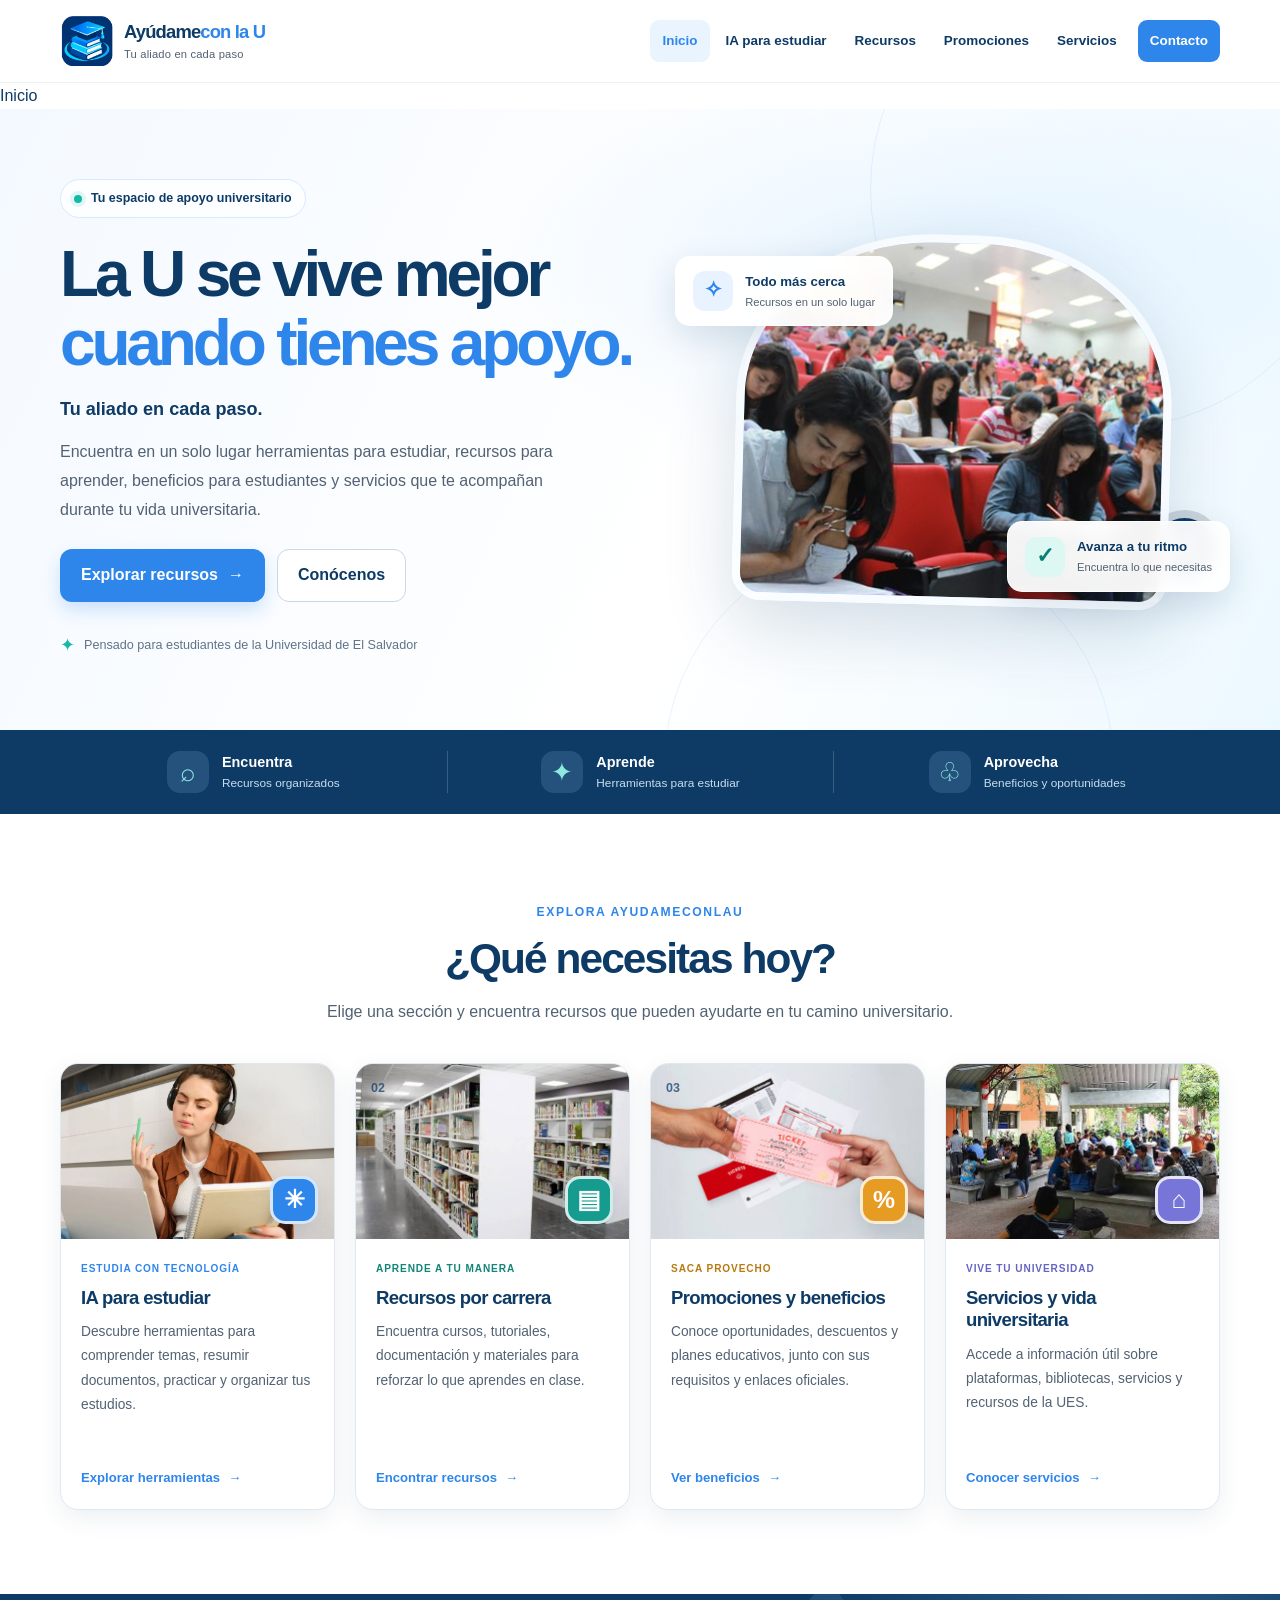
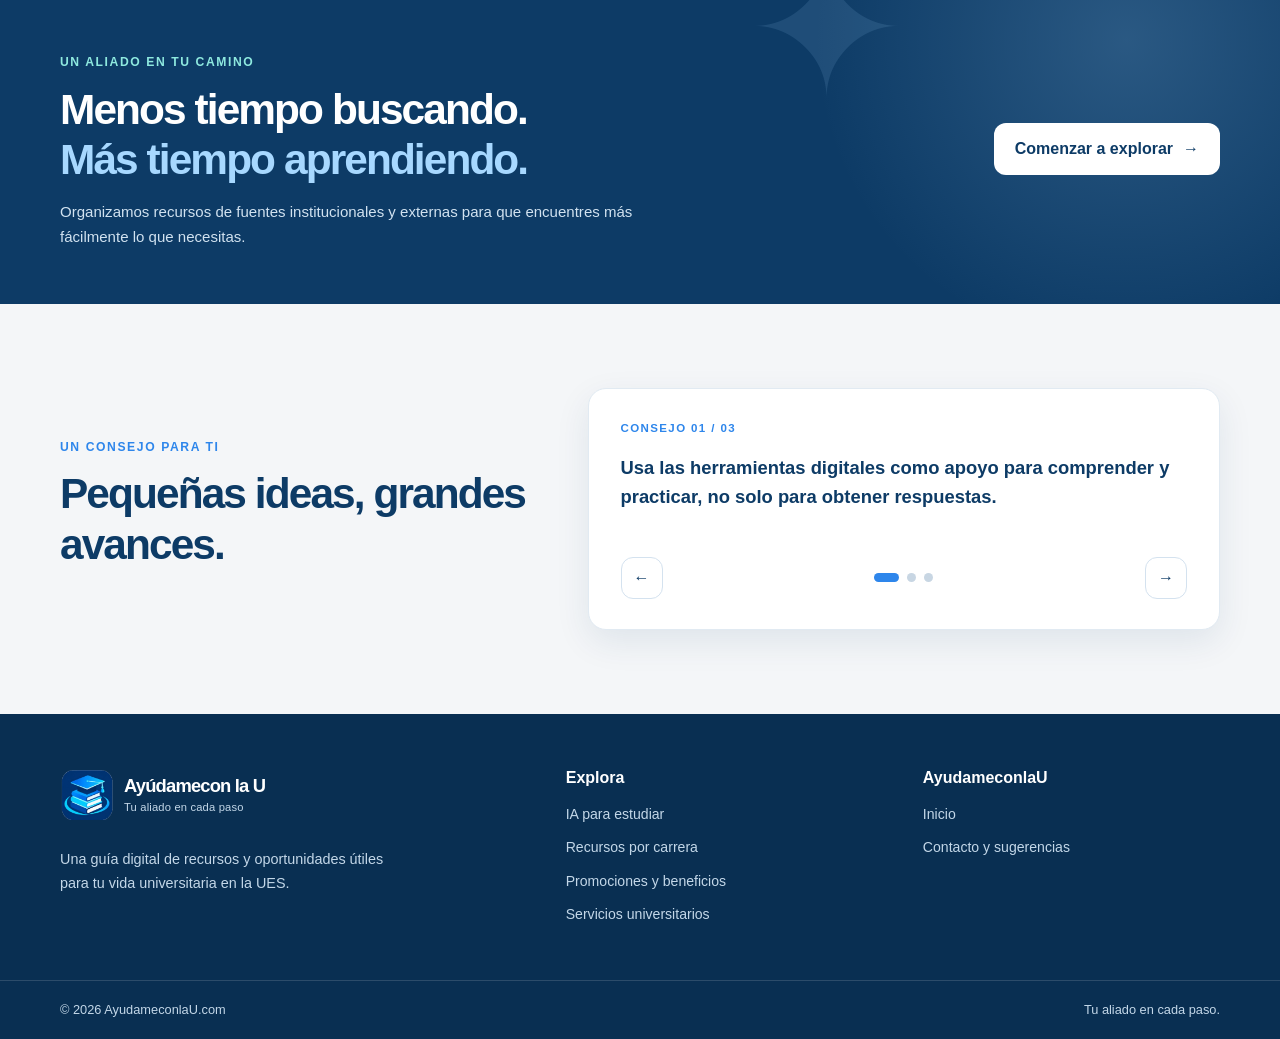
==== HTML/index.html @ 79718613 "aplicación de las SEO" ====
<!DOCTYPE html>
<html lang="es">
<head>
  <meta charset="UTF-8">
  <meta name="viewport" content="width=device-width, initial-scale=1.0">
  <title>TPI115 - 2026 - AyudameconlaU.com | Recursos UES</title>
  <meta name="description" content="Guía digital para estudiantes de la UES con herramientas de inteligencia artificial, recursos por carrera, beneficios y servicios para la vida universitaria.">
  <meta name="keywords" content="recursos para estudiantes UES, recursos académicos UES, herramientas para estudiantes UES, herramientas digitales, AyudameconlaU.com">
  <meta name="author" content="AyudameconlaU.com">
  <meta name="robots" content="index, follow, max-image-preview:large">
  <meta name="theme-color" content="#0D3B66">
  <link rel="canonical" href="https://dmurgas.github.io/ayudameconlaU.com/HTML/index.html">
  <link rel="icon" type="image/png" sizes="512x512" href="../img/favicon.png">
  <link rel="apple-touch-icon" sizes="180x180" href="../img/apple-touch-icon.png">

  <!-- Open Graph: vista previa al compartir -->
  <meta property="og:type" content="website">
  <meta property="og:site_name" content="AyudameconlaU.com">
  <meta property="og:title" content="AyudameconlaU.com | Tu aliado en cada paso">
  <meta property="og:description" content="Encuentra herramientas de IA, recursos por carrera, beneficios y servicios útiles para tu vida universitaria.">
  <meta property="og:url" content="https://dmurgas.github.io/ayudameconlaU.com/HTML/index.html">
  <meta property="og:locale" content="es_SV">
  <meta property="og:image" content="https://dmurgas.github.io/ayudameconlaU.com/img/og-ayudameconlau.jpg">
  <meta property="og:image:secure_url" content="https://dmurgas.github.io/ayudameconlaU.com/img/og-ayudameconlau.jpg">
  <meta property="og:image:type" content="image/jpeg">
  <meta property="og:image:width" content="1200">
  <meta property="og:image:height" content="630">
  <meta property="og:image:alt" content="AyudameconlaU.com: tu aliado en cada paso para estudiantes UES">

  <!-- X/Twitter Cards: vista previa grande -->
  <meta name="twitter:card" content="summary_large_image">
  <meta name="twitter:title" content="AyudameconlaU.com | Tu aliado en cada paso">
  <meta name="twitter:description" content="Encuentra herramientas de IA, recursos por carrera, beneficios y servicios útiles para tu vida universitaria.">
  <meta name="twitter:image" content="https://dmurgas.github.io/ayudameconlaU.com/img/og-ayudameconlau.jpg">
  <meta name="twitter:image:alt" content="AyudameconlaU.com: tu aliado en cada paso para estudiantes UES">

  <!-- Datos estructurados JSON-LD -->
  <script type="application/ld+json">
{
  "@context": "https://schema.org",
  "@graph": [
    {
      "@type": "WebSite",
      "@id": "https://dmurgas.github.io/ayudameconlaU.com/HTML/index.html#website",
      "url": "https://dmurgas.github.io/ayudameconlaU.com/HTML/index.html",
      "name": "AyudameconlaU.com",
      "alternateName": "Ayudame con la U",
      "description": "Guía digital de recursos, herramientas, beneficios y servicios útiles para estudiantes de la Universidad de El Salvador.",
      "inLanguage": "es-SV"
    },
    {
      "@type": "WebPage",
      "@id": "https://dmurgas.github.io/ayudameconlaU.com/HTML/index.html#webpage",
      "url": "https://dmurgas.github.io/ayudameconlaU.com/HTML/index.html",
      "name": "AyudameconlaU.com | Tu aliado en cada paso",
      "headline": "AyudameconlaU.com | Tu aliado en cada paso",
      "description": "Guía digital para estudiantes de la UES con herramientas de inteligencia artificial, recursos por carrera, beneficios y servicios para la vida universitaria.",
      "inLanguage": "es-SV",
      "isPartOf": {
        "@id": "https://dmurgas.github.io/ayudameconlaU.com/HTML/index.html#website"
      },
      "about": {
        "@type": "Thing",
        "name": "recursos y herramientas para estudiantes de la Universidad de El Salvador"
      },
      "primaryImageOfPage": {
        "@type": "ImageObject",
        "url": "https://dmurgas.github.io/ayudameconlaU.com/img/og-ayudameconlau.jpg",
        "width": 1200,
        "height": 630
      }
    }
  ]
}
  </script>

<link rel="stylesheet" href="../CSS/general.css">
<link rel="stylesheet" href="../CSS/principal.css">
</head>
<body>
  <a class="salto-contenido" href="#contenido">Saltar al contenido</a>
 <header class="encabezado">
    <div class="contenedor encabezado__interior">
      <a class="marca" href="index.html" aria-label="AyudameconlaU.com, inicio">
        <img class="marca__logo" src="../img/favicon.png" alt="Logo de AyudameconlaU.com" onerror="this.style.display='none'">
        <span class="marca__texto"><strong>Ayúdame<span>con la U</span></strong><small>Tu aliado en cada paso</small></span>
      </a>
      <button class="menu-alternar" type="button" aria-label="Abrir o cerrar menú" aria-expanded="false" aria-controls="navegacion-principal">
        <span></span><span></span><span></span>
      </button>
      <nav class="navegacion" id="navegacion-principal" aria-label="Navegación principal">
        <a class="navegacion__enlace navegacion__enlace--activo" href="index.html" aria-current="page">Inicio</a>
        <a class="navegacion__enlace" href="ia.html">IA para estudiar</a>
        <a class="navegacion__enlace" href="recursos.html">Recursos</a>
        <a class="navegacion__enlace" href="beneficios.html">Promociones</a>
        <a class="navegacion__enlace" href="servicios.html">Servicios</a>
        <a class="navegacion__enlace navegacion__enlace--contacto" href="contacto.html">Contacto</a>
      </nav>
    </div>
  </header>
  <nav class="migas" aria-label="Ruta de navegación">
    <span aria-current="page">Inicio</span>
  </nav>


  <main id="contenido">
    <section class="hero">
      <div class="hero__decoracion hero__decoracion--una" aria-hidden="true"></div>
      <div class="hero__decoracion hero__decoracion--dos" aria-hidden="true"></div>
      <div class="contenedor hero__interior">
        <div class="hero__contenido">
          <span class="etiqueta-superior"><span class="etiqueta-superior__punto"></span> Tu espacio de apoyo universitario</span>
          <h1>La U se vive mejor <span>cuando tienes apoyo.</span></h1>
          <p class="hero__eslogan">Tu aliado en cada paso.</p>
          <p class="hero__descripcion">Encuentra en un solo lugar herramientas para estudiar, recursos para aprender, beneficios para estudiantes y servicios que te acompañan durante tu vida universitaria.</p>
          <div class="hero__acciones">
            <a class="boton boton--principal" href="#secciones">Explorar recursos <span aria-hidden="true">→</span></a>
            <a class="boton boton--secundario" href="contacto.html">Conócenos</a>
          </div>
          <div class="hero__nota"><span class="hero__nota-icono" aria-hidden="true">✦</span>Pensado para estudiantes de la Universidad de El Salvador</div>
        </div>
        <div class="hero__visual">
          <div class="hero__marco-imagen">
            <img src="../img/estudiantes-ues.jpg" alt="Estudiantes universitarios utilizando recursos digitales" onerror="this.style.display='none'; this.parentElement.classList.add('hero__marco-imagen--sin-foto')">
            <div class="hero__marco-fallback" aria-hidden="true"><span class="hero__libro">▤</span><span class="hero__birrete">◆</span><strong>Aprende. Explora.<br>Avanza.</strong><small>Tu vida universitaria, más fácil.</small></div>
          </div>
          <div class="hero__flotante hero__flotante--arriba"><span class="hero__flotante-icono">✧</span><span><strong>Todo más cerca</strong><small>Recursos en un solo lugar</small></span></div>
          <div class="hero__flotante hero__flotante--abajo"><span class="hero__flotante-check">✓</span><span><strong>Avanza a tu ritmo</strong><small>Encuentra lo que necesitas</small></span></div>
          <div class="hero__circulo" aria-hidden="true">U</div>
        </div>
      </div>
    </section>

    <section class="franja-info" aria-label="Ventajas del sitio">
      <div class="contenedor franja-info__interior">
        <div class="franja-info__item"><span aria-hidden="true">⌕</span><p><strong>Encuentra</strong><small>Recursos organizados</small></p></div>
        <div class="franja-info__item"><span aria-hidden="true">✦</span><p><strong>Aprende</strong><small>Herramientas para estudiar</small></p></div>
        <div class="franja-info__item"><span aria-hidden="true">♧</span><p><strong>Aprovecha</strong><small>Beneficios y oportunidades</small></p></div>
      </div>
    </section>

    <section class="secciones seccion" id="secciones">
      <div class="contenedor">
        <div class="encabezado-seccion">
          <span class="ceja">EXPLORA AYUDAMECONLAU</span>
          <h2>¿Qué necesitas hoy?</h2>
          <p>Elige una sección y encuentra recursos que pueden ayudarte en tu camino universitario.</p>
        </div>
        <div class="tarjetas">
          <article class="tarjeta tarjeta--ia">
            <a class="tarjeta__imagen" href="ia.html" aria-label="Explorar inteligencia artificial para estudiar">
              <img src="../img/ia-estudio.jpg" alt="Ilustración de inteligencia artificial aplicada al estudio" onerror="this.style.display='none'; this.parentElement.classList.add('tarjeta__imagen--sin-foto')">
              <span class="tarjeta__icono tarjeta__icono--ia" aria-hidden="true">✳</span><span class="tarjeta__numero">01</span>
            </a>
            <div class="tarjeta__cuerpo"><span class="tarjeta__categoria">ESTUDIA CON TECNOLOGÍA</span><h3>IA para estudiar</h3><p>Descubre herramientas para comprender temas, resumir documentos, practicar y organizar tus estudios.</p><a class="tarjeta__enlace" href="ia.html">Explorar herramientas <span aria-hidden="true">→</span></a></div>
          </article>
          <article class="tarjeta tarjeta--recursos">
            <a class="tarjeta__imagen" href="recursos.html" aria-label="Explorar recursos para aprender por carrera">
              <img src="../img/recursos-aprendizaje.jpg" alt="Libros y recursos educativos para distintas carreras" onerror="this.style.display='none'; this.parentElement.classList.add('tarjeta__imagen--sin-foto')">
              <span class="tarjeta__icono tarjeta__icono--recursos" aria-hidden="true">▤</span><span class="tarjeta__numero">02</span>
            </a>
            <div class="tarjeta__cuerpo"><span class="tarjeta__categoria">APRENDE A TU MANERA</span><h3>Recursos por carrera</h3><p>Encuentra cursos, tutoriales, documentación y materiales para reforzar lo que aprendes en clase.</p><a class="tarjeta__enlace" href="recursos.html">Encontrar recursos <span aria-hidden="true">→</span></a></div>
          </article>
          <article class="tarjeta tarjeta--beneficios">
            <a class="tarjeta__imagen" href="beneficios.html" aria-label="Explorar promociones y beneficios para estudiantes">
              <img src="../img/beneficios-estudiantes.jpg" alt="Recursos tecnológicos y oportunidades para estudiantes" onerror="this.style.display='none'; this.parentElement.classList.add('tarjeta__imagen--sin-foto')">
              <span class="tarjeta__icono tarjeta__icono--beneficios" aria-hidden="true">%</span><span class="tarjeta__numero">03</span>
            </a>
            <div class="tarjeta__cuerpo"><span class="tarjeta__categoria">SACA PROVECHO</span><h3>Promociones y beneficios</h3><p>Conoce oportunidades, descuentos y planes educativos, junto con sus requisitos y enlaces oficiales.</p><a class="tarjeta__enlace" href="beneficios.html">Ver beneficios <span aria-hidden="true">→</span></a></div>
          </article>
          <article class="tarjeta tarjeta--vida">
            <a class="tarjeta__imagen" href="servicios.html" aria-label="Explorar servicios y vida universitaria">
              <img src="../img/vida-universitaria.jpg" alt="Espacios y servicios de la vida universitaria" onerror="this.style.display='none'; this.parentElement.classList.add('tarjeta__imagen--sin-foto')">
              <span class="tarjeta__icono tarjeta__icono--vida" aria-hidden="true">⌂</span><span class="tarjeta__numero">04</span>
            </a>
            <div class="tarjeta__cuerpo"><span class="tarjeta__categoria">VIVE TU UNIVERSIDAD</span><h3>Servicios y vida universitaria</h3><p>Accede a información útil sobre plataformas, bibliotecas, servicios y recursos de la UES.</p><a class="tarjeta__enlace" href="servicios.html">Conocer servicios <span aria-hidden="true">→</span></a></div>
          </article>
        </div>
      </div>
    </section>

    <section class="destacado">
      <div class="contenedor destacado__interior">
        <div class="destacado__simbolo" aria-hidden="true">✦</div>
        <div class="destacado__texto"><span class="ceja ceja--clara">UN ALIADO EN TU CAMINO</span><h2>Menos tiempo buscando.<br><span>Más tiempo aprendiendo.</span></h2><p>Organizamos recursos de fuentes institucionales y externas para que encuentres más fácilmente lo que necesitas.</p></div>
        <a class="boton boton--blanco" href="recursos.html">Comenzar a explorar <span aria-hidden="true">→</span></a>
      </div>
    </section>

    <section class="carrusel seccion" aria-label="Consejos para aprovechar el sitio">
      <div class="contenedor carrusel__interior">
        <div class="carrusel__encabezado"><span class="ceja">UN CONSEJO PARA TI</span><h2>Pequeñas ideas, grandes avances.</h2></div>
        <div class="carrusel__panel" aria-live="polite">
          <div class="carrusel__indicador" id="consejo-indicador">CONSEJO 01 / 03</div>
          <p class="carrusel__texto" id="consejo-texto">Usa las herramientas digitales como apoyo para comprender y practicar, no solo para obtener respuestas.</p>
          <div class="carrusel__controles">
            <button type="button" class="carrusel__boton" id="consejo-anterior" aria-label="Consejo anterior">←</button>
            <div class="carrusel__puntos" id="consejo-puntos" aria-label="Seleccionar consejo">
              <button type="button" class="carrusel__punto activo" data-indice="0" aria-label="Mostrar consejo 1"></button>
              <button type="button" class="carrusel__punto" data-indice="1" aria-label="Mostrar consejo 2"></button>
              <button type="button" class="carrusel__punto" data-indice="2" aria-label="Mostrar consejo 3"></button>
            </div>
            <button type="button" class="carrusel__boton" id="consejo-siguiente" aria-label="Consejo siguiente">→</button>
          </div>
        </div>
      </div>
    </section>
  </main>

  <footer class="pie">
    <div class="contenedor pie__principal">
      <div class="pie__marca">
        <a class="marca marca--pie" href="index.html"><img class="marca__logo" src="../img/favicon.png" alt="" onerror="this.style.display='none'"><span class="marca__texto"><strong>Ayúdame<span>con la U</span></strong><small>Tu aliado en cada paso</small></span></a>
        <p>Una guía digital de recursos y oportunidades útiles para tu vida universitaria en la UES.</p>
      </div>
      <div class="pie__columna"><h2>Explora</h2><a href="ia.html">IA para estudiar</a><a href="recursos.html">Recursos por carrera</a><a href="beneficios.html">Promociones y beneficios</a><a href="servicios.html">Servicios universitarios</a></div>
      <div class="pie__columna"><h2>AyudameconlaU</h2><a href="index.html">Inicio</a><a href="contacto.html">Contacto y sugerencias</a></div>
    </div>
    <div class="pie__inferior"><div class="contenedor pie__inferior-interior"><span>© <span id="anio-actual">2026</span> AyudameconlaU.com</span><span>Tu aliado en cada paso.</span></div></div>
  </footer>

  <script>
    const botonMenu = document.querySelector('.menu-alternar');
    const navegacion = document.querySelector('.navegacion');
    botonMenu.addEventListener('click', () => {
      const abierto = botonMenu.getAttribute('aria-expanded') === 'true';
      botonMenu.setAttribute('aria-expanded', String(!abierto));
      navegacion.classList.toggle('navegacion--abierta', !abierto);
    });
    navegacion.querySelectorAll('a').forEach(enlace => enlace.addEventListener('click', () => {
      navegacion.classList.remove('navegacion--abierta');
      botonMenu.setAttribute('aria-expanded', 'false');
    }));

    const consejos = [
      'Usa las herramientas digitales como apoyo para comprender y practicar, no solo para obtener respuestas.',
      'Antes de aprovechar una promoción, revisa sus requisitos, condiciones y fecha de vigencia en la fuente oficial.',
      'Guarda los recursos que te resulten útiles y verifica la información académica importante con fuentes confiables.'
    ];
    let consejoActual = 0;
    const textoConsejo = document.getElementById('consejo-texto');
    const indicadorConsejo = document.getElementById('consejo-indicador');
    const puntosConsejo = [...document.querySelectorAll('.carrusel__punto')];
    function mostrarConsejo(indice) {
      consejoActual = (indice + consejos.length) % consejos.length;
      textoConsejo.textContent = consejos[consejoActual];
      indicadorConsejo.textContent = `CONSEJO 0${consejoActual + 1} / 0${consejos.length}`;
      puntosConsejo.forEach((punto, i) => {
        punto.classList.toggle('activo', i === consejoActual);
        if (i === consejoActual) punto.setAttribute('aria-current', 'true');
        else punto.removeAttribute('aria-current');
      });
    }
    document.getElementById('consejo-anterior').addEventListener('click', () => mostrarConsejo(consejoActual - 1));
    document.getElementById('consejo-siguiente').addEventListener('click', () => mostrarConsejo(consejoActual + 1));
    puntosConsejo.forEach(punto => punto.addEventListener('click', () => mostrarConsejo(Number(punto.dataset.indice))));
    document.getElementById('anio-actual').textContent = new Date().getFullYear();
  </script>
</body>
</html>
---- CSS/general.css ----
/* AYUDAMECONLAU.COM — CSS GENERAL COMPARTIDO */
:root {
  --azul-oscuro: #0D3B66;
  --azul-principal: #2E86EB;
  --azul-claro: #A7D8FF;
  --turquesa: #14B8A6;
  --blanco: #FFFFFF;
  --gris-claro: #F4F6F8;
  --gris-texto: #526273;
  --gris-borde: #E1E8EF;
  --sombra-suave: 0 12px 35px rgba(13,59,102,.09);
  --sombra-tarjeta: 0 8px 25px rgba(13,59,102,.08);
  --radio: 18px;
  --radio-grande: 28px;
  --ancho-contenedor: 1160px;
  --transicion: 180ms ease;
}
* { box-sizing: border-box; }
html { scroll-behavior: smooth; scroll-padding-top: 95px; }
body { margin: 0; background: var(--blanco); color: var(--azul-oscuro); font-family: "Open Sans", Arial, sans-serif; font-size: 16px; line-height: 1.65; -webkit-font-smoothing: antialiased; }
img { display: block; max-width: 100%; }
a { color: var(--azul-principal); text-decoration: none; }
a:hover { color: var(--azul-oscuro); }
button, input, textarea, select { font: inherit; }
button, a { -webkit-tap-highlight-color: transparent; }
button:focus-visible, a:focus-visible, input:focus-visible, textarea:focus-visible, select:focus-visible { outline: 3px solid var(--turquesa); outline-offset: 3px; }
h1, h2, h3, h4, .logo-texto { margin-top: 0; color: var(--azul-oscuro); font-family: "Montserrat", Arial, sans-serif; line-height: 1.2; }
p { margin-top: 0; }
.contenedor { width: min(var(--ancho-contenedor), calc(100% - 40px)); margin-inline: auto; }
.seccion { padding-block: 84px; }
.salto-contenido { position: absolute; z-index: 1000; top: -100px; left: 16px; padding: 10px 16px; border-radius: 8px; background: var(--blanco); color: var(--azul-oscuro); box-shadow: var(--sombra-suave); }
.salto-contenido:focus { top: 12px; }
.encabezado { position: sticky; z-index: 100; top: 0; background: rgba(255,255,255,.96); border-bottom: 1px solid rgba(13,59,102,.08); backdrop-filter: blur(14px); }
.encabezado__interior { display: flex; min-height: 82px; align-items: center; justify-content: space-between; gap: 28px; }
.marca { display: inline-flex; min-width: 0; align-items: center; gap: 10px; color: var(--azul-oscuro); }
.marca:hover { color: var(--azul-oscuro); }
.marca__logo { width: 54px; height: 54px; flex: 0 0 auto; object-fit: contain; }
.marca__texto { display: flex; flex-direction: column; line-height: 1.12; }
.marca__texto strong { font-family: "Montserrat", Arial, sans-serif; font-size: 1.15rem; font-weight: 800; letter-spacing: -.045em; }
.marca__texto strong span { color: var(--azul-principal); }
.marca__texto small { margin-top: 5px; color: var(--gris-texto); font-size: .7rem; letter-spacing: .015em; }
.navegacion { display: flex; align-items: center; gap: 4px; }
.navegacion__enlace { padding: 10px 12px; border-radius: 9px; color: var(--azul-oscuro); font-size: .84rem; font-weight: 700; transition: color var(--transicion), background var(--transicion); }
.navegacion__enlace:hover, .navegacion__enlace--activo { background: #EAF4FF; color: var(--azul-principal); }
.navegacion__enlace--contacto { margin-left: 5px; background: var(--azul-principal); color: var(--blanco); }
.navegacion__enlace--contacto:hover { background: var(--azul-oscuro); color: var(--blanco); }
.menu-alternar { display: none; width: 44px; height: 44px; padding: 10px; border: 1px solid var(--gris-borde); border-radius: 10px; background: var(--blanco); cursor: pointer; }
.menu-alternar span { display: block; width: 100%; height: 2px; margin: 4px 0; border-radius: 2px; background: var(--azul-oscuro); }
.boton { display: inline-flex; min-height: 48px; align-items: center; justify-content: center; gap: 10px; padding: 12px 20px; border: 1px solid transparent; border-radius: 12px; font-weight: 700; transition: transform var(--transicion), background var(--transicion), box-shadow var(--transicion); }
.boton:hover { transform: translateY(-2px); }
.boton--principal { background: var(--azul-principal); color: var(--blanco); box-shadow: 0 8px 18px rgba(46,134,235,.22); }
.boton--principal:hover { background: var(--azul-oscuro); color: var(--blanco); }
.boton--secundario { border-color: #C8D8E8; background: var(--blanco); color: var(--azul-oscuro); }
.boton--secundario:hover { border-color: var(--azul-principal); color: var(--azul-principal); }
.boton--blanco { background: var(--blanco); color: var(--azul-oscuro); }
.boton--blanco:hover { background: #EAF4FF; color: var(--azul-oscuro); }
.encabezado-seccion { max-width: 720px; margin: 0 auto 38px; text-align: center; }
.ceja { display: inline-block; margin-bottom: 12px; color: var(--azul-principal); font-size: .76rem; font-weight: 800; letter-spacing: .13em; }
.encabezado-seccion h2, .carrusel__encabezado h2 { margin-bottom: 14px; font-size: clamp(1.9rem,3.5vw,2.65rem); letter-spacing: -.045em; }
.encabezado-seccion p { margin-bottom: 0; color: var(--gris-texto); }
.pie { background: #092F52; color: #E7F1FA; }
.pie__principal { display: grid; grid-template-columns: 1.5fr 1fr 1fr; gap: 60px; padding-block: 54px; }
.marca--pie { color: var(--blanco); }
.marca--pie:hover { color: var(--blanco); }
.marca--pie .marca__texto strong, .marca--pie .marca__texto strong span { color: var(--blanco); }
.marca--pie .marca__texto small { color: #C3D7E8; }
.pie__marca > p { max-width: 350px; margin: 18px 0 0; color: #C3D7E8; font-size: .9rem; }
.pie__columna { display: flex; flex-direction: column; align-items: flex-start; gap: 10px; }
.pie__columna h2 { margin-bottom: 6px; color: var(--blanco); font-size: 1rem; }
.pie__columna a { color: #C3D7E8; font-size: .88rem; transition: color var(--transicion); }
.pie__columna a:hover { color: var(--blanco); }
.pie__inferior { border-top: 1px solid rgba(255,255,255,.14); }
.pie__inferior-interior { display: flex; min-height: 58px; align-items: center; justify-content: space-between; gap: 16px; color: #C3D7E8; font-size: .8rem; }
@media (max-width:1000px) {
  .encabezado__interior { gap: 16px; }
  .navegacion__enlace { padding-inline: 9px; font-size: .78rem; }
  .marca__logo { width: 46px; height: 46px; }
  .marca__texto strong { font-size: 1rem; }
}
@media (max-width:800px) {
  .seccion { padding-block: 64px; }
  .menu-alternar { display: block; flex: 0 0 auto; }
  .encabezado__interior { min-height: 74px; flex-wrap: wrap; }
  .navegacion { display: none; width: 100%; align-items: stretch; flex-direction: column; padding: 0 0 16px; }
  .navegacion.navegacion--abierta { display: flex; }
  .navegacion__enlace, .navegacion__enlace--contacto { margin: 0; padding: 12px 14px; }
  .pie__principal { grid-template-columns: 1fr 1fr; gap: 36px; }
  .pie__marca { grid-column: 1 / -1; }
}
@media (max-width:520px) {
  .contenedor { width: min(100% - 28px, var(--ancho-contenedor)); }
  .seccion { padding-block: 52px; }
  .pie__principal { grid-template-columns: 1fr; gap: 28px; padding-block: 40px; }
  .pie__marca { grid-column: auto; }
  .pie__inferior-interior { align-items: flex-start; flex-direction: column; justify-content: center; padding-block: 14px; gap: 3px; }
}
@media (prefers-reduced-motion:reduce) {
  *, *::before, *::after { scroll-behavior: auto !important; transition-duration: .01ms !important; animation-duration: .01ms !important; animation-iteration-count: 1 !important; }
}
---- CSS/principal.css ----
/* AYUDAMECONLAU.COM — CSS EXCLUSIVO DE LA PÁGINA PRINCIPAL */
.hero { position: relative; overflow: hidden; isolation: isolate; background: radial-gradient(ellipse at 75% 25%,rgba(167,216,255,.28),transparent 34%),linear-gradient(115deg,#F4F9FF 0%,#FFFFFF 58%,#ECF8FF 100%); }
.hero__interior { position: relative; z-index: 1; display: grid; min-height: 555px; grid-template-columns: 1.04fr .96fr; align-items: center; gap: 50px; padding-block: 70px; }
.hero__contenido { position: relative; z-index: 2; }
.etiqueta-superior { display: inline-flex; align-items: center; gap: 9px; margin-bottom: 22px; padding: 8px 13px; border: 1px solid #D8EAFE; border-radius: 999px; background: rgba(255,255,255,.8); color: var(--azul-oscuro); font-size: .78rem; font-weight: 700; }
.etiqueta-superior__punto { width: 8px; height: 8px; border-radius: 50%; background: var(--turquesa); box-shadow: 0 0 0 4px rgba(20,184,166,.12); }
.hero h1 { max-width: 650px; margin-bottom: 17px; font-size: clamp(2.55rem,5vw,4.3rem); font-weight: 800; letter-spacing: -.065em; line-height: 1.08; }
.hero h1 span { color: var(--azul-principal); }
.hero__eslogan { margin-bottom: 13px; color: var(--azul-oscuro); font-family: "Montserrat",Arial,sans-serif; font-size: 1.13rem; font-weight: 800; }
.hero__descripcion { max-width: 540px; margin-bottom: 25px; color: var(--gris-texto); font-size: 1rem; line-height: 1.8; }
.hero__acciones { display: flex; flex-wrap: wrap; gap: 12px; }
.hero__nota { display: flex; align-items: center; gap: 9px; margin-top: 28px; color: #607488; font-size: .79rem; }
.hero__nota-icono { color: var(--turquesa); font-size: 1.15rem; }
.hero__decoracion { position: absolute; z-index: -1; border: 1px solid rgba(46,134,235,.1); border-radius: 50%; pointer-events: none; }
.hero__decoracion--una { top: -160px; right: -70px; width: 480px; height: 480px; }
.hero__decoracion--dos { right: 13%; bottom: -260px; width: 450px; height: 450px; }
.hero__visual { position: relative; display: grid; min-height: 400px; place-items: center; }
.hero__marco-imagen { position: relative; overflow: hidden; width: min(100%,435px); height: 370px; border: 8px solid rgba(255,255,255,.9); border-radius: 45% 45% 28px 28px; background: linear-gradient(145deg,#D6EDFF,#91C8FA 60%,#D8F7F1); box-shadow: 0 25px 70px rgba(13,59,102,.16); transform: rotate(1.5deg); }
.hero__marco-imagen > img { width: 100%; height: 100%; object-fit: cover; }
.hero__marco-imagen--sin-foto { display: grid; place-items: center; }
.hero__marco-fallback { display: none; width: 100%; height: 100%; align-content: center; justify-items: center; gap: 12px; background: radial-gradient(circle at 70% 20%,rgba(255,255,255,.8),transparent 26%),linear-gradient(145deg,#D7EEFF,#8DC7F8 58%,#B7F0E7); color: var(--azul-oscuro); text-align: center; }
.hero__marco-imagen--sin-foto .hero__marco-fallback { display: grid; }
.hero__libro { font-size: 5.5rem; line-height: 1; text-shadow: 5px 7px 0 rgba(13,59,102,.12); }
.hero__birrete { position: absolute; top: 20%; right: 24%; color: var(--azul-oscuro); font-size: 2.5rem; transform: rotate(-18deg); }
.hero__marco-fallback strong { font-family: "Montserrat",Arial,sans-serif; font-size: 1.55rem; line-height: 1.25; }
.hero__marco-fallback small { color: #315B7E; }
.hero__flotante { position: absolute; z-index: 3; display: flex; align-items: center; gap: 12px; padding: 14px 17px; border: 1px solid rgba(255,255,255,.8); border-radius: 15px; background: rgba(255,255,255,.95); box-shadow: 0 12px 35px rgba(13,59,102,.14); backdrop-filter: blur(8px); }
.hero__flotante--arriba { top: 36px; left: -12px; }
.hero__flotante--abajo { right: -10px; bottom: 28px; }
.hero__flotante-icono, .hero__flotante-check { display: grid; width: 40px; height: 40px; flex: 0 0 auto; place-items: center; border-radius: 12px; background: #E8F3FF; color: var(--azul-principal); font-size: 1.4rem; font-weight: 800; }
.hero__flotante-check { background: #DDF8F2; color: #087F72; }
.hero__flotante span:last-child { display: flex; flex-direction: column; }
.hero__flotante strong { color: var(--azul-oscuro); font-size: .83rem; }
.hero__flotante small { color: var(--gris-texto); font-size: .7rem; }
.hero__circulo { position: absolute; z-index: -1; right: -2px; bottom: 35px; display: grid; width: 75px; height: 75px; place-items: center; border: 8px solid rgba(255,255,255,.8); border-radius: 50%; background: var(--azul-oscuro); color: var(--blanco); font-family: "Montserrat",Arial,sans-serif; font-size: 2rem; font-weight: 800; }
.franja-info { position: relative; z-index: 4; background: var(--azul-oscuro); color: var(--blanco); }
.franja-info__interior { display: grid; grid-template-columns: repeat(3,1fr); padding-block: 21px; }
.franja-info__item { display: flex; align-items: center; justify-content: center; gap: 13px; padding-inline: 18px; }
.franja-info__item + .franja-info__item { border-left: 1px solid rgba(255,255,255,.18); }
.franja-info__item > span { display: grid; width: 42px; height: 42px; flex: 0 0 auto; place-items: center; border-radius: 13px; background: rgba(167,216,255,.15); color: #8EE9DF; font-size: 1.6rem; }
.franja-info__item p { display: flex; flex-direction: column; margin: 0; line-height: 1.4; }
.franja-info__item strong { font-family: "Montserrat",Arial,sans-serif; font-size: .9rem; }
.franja-info__item small { margin-top: 3px; color: #C7DDED; font-size: .74rem; }
.secciones { background: var(--blanco); }
.tarjetas { display: grid; grid-template-columns: repeat(4,minmax(0,1fr)); align-items: stretch; gap: 20px; }
.tarjeta { overflow: hidden; border: 1px solid var(--gris-borde); border-radius: var(--radio); background: var(--blanco); box-shadow: var(--sombra-tarjeta); transition: transform 220ms ease,box-shadow 220ms ease,border-color 220ms ease; }
.tarjeta:hover { transform: translateY(-7px); border-color: #C6E1FA; box-shadow: 0 18px 40px rgba(13,59,102,.14); }
.tarjeta__imagen { position: relative; display: block; overflow: hidden; height: 175px; background: linear-gradient(135deg,#EAF5FF,#C5E5FF); }
.tarjeta__imagen > img { width: 100%; height: 100%; object-fit: cover; transition: transform 350ms ease; }
.tarjeta:hover .tarjeta__imagen > img { transform: scale(1.05); }
.tarjeta__imagen--sin-foto { background: radial-gradient(circle at 75% 22%,rgba(255,255,255,.7),transparent 28%),linear-gradient(135deg,#E6F3FF,#B5DDFF); }
.tarjeta--recursos .tarjeta__imagen--sin-foto { background: linear-gradient(135deg,#E6F8F5,#AEE9DE); }
.tarjeta--beneficios .tarjeta__imagen--sin-foto { background: linear-gradient(135deg,#FFF4DF,#FFE0A4); }
.tarjeta--vida .tarjeta__imagen--sin-foto { background: linear-gradient(135deg,#EAEAFF,#CBCBFF); }
.tarjeta__icono { position: absolute; right: 16px; bottom: 15px; display: grid; width: 48px; height: 48px; place-items: center; border: 3px solid rgba(255,255,255,.8); border-radius: 15px; background: var(--azul-principal); color: var(--blanco); font-size: 1.55rem; font-weight: 800; box-shadow: 0 6px 18px rgba(13,59,102,.13); }
.tarjeta__icono--recursos { background: #159C8F; }
.tarjeta__icono--beneficios { background: #E69B23; }
.tarjeta__icono--vida { background: #7775D8; }
.tarjeta__numero { position: absolute; top: 14px; left: 15px; color: rgba(13,59,102,.72); font-family: "Montserrat",Arial,sans-serif; font-size: .78rem; font-weight: 800; }
.tarjeta__cuerpo { display: flex; min-height: 270px; flex-direction: column; align-items: flex-start; padding: 22px 20px 21px; }
.tarjeta__categoria { margin-bottom: 9px; color: var(--azul-principal); font-size: .63rem; font-weight: 800; letter-spacing: .09em; }
.tarjeta--recursos .tarjeta__categoria { color: #128579; }
.tarjeta--beneficios .tarjeta__categoria { color: #B97911; }
.tarjeta--vida .tarjeta__categoria { color: #6664C4; }
.tarjeta__cuerpo h3 { margin-bottom: 11px; font-size: 1.16rem; letter-spacing: -.035em; }
.tarjeta__cuerpo p { margin-bottom: 22px; color: var(--gris-texto); font-size: .86rem; line-height: 1.75; }
.tarjeta__enlace { display: inline-flex; align-items: center; gap: 8px; margin-top: auto; color: var(--azul-principal); font-size: .82rem; font-weight: 800; }
.tarjeta__enlace span { transition: transform var(--transicion); }
.tarjeta__enlace:hover span { transform: translateX(4px); }
.destacado { overflow: hidden; background: radial-gradient(circle at 88% 15%,rgba(167,216,255,.19),transparent 27%),var(--azul-oscuro); color: var(--blanco); }
.destacado__interior { position: relative; display: flex; align-items: center; justify-content: space-between; gap: 35px; padding-block: 54px; }
.destacado__simbolo { position: absolute; top: -60px; right: 27%; color: rgba(167,216,255,.12); font-size: 12rem; line-height: 1; pointer-events: none; }
.destacado__texto { position: relative; z-index: 1; max-width: 680px; }
.ceja--clara { color: #8EE9DF; }
.destacado h2 { margin-bottom: 14px; color: var(--blanco); font-size: clamp(1.8rem,3.5vw,2.65rem); letter-spacing: -.045em; }
.destacado h2 span { color: var(--azul-claro); }
.destacado p { max-width: 620px; margin-bottom: 0; color: #D1E2F0; font-size: .94rem; }
.destacado .boton { position: relative; z-index: 1; flex: 0 0 auto; }
.carrusel { background: var(--gris-claro); }
.carrusel__interior { display: grid; grid-template-columns: .85fr 1.15fr; align-items: center; gap: 60px; }
.carrusel__panel { padding: 30px 32px; border: 1px solid #E1EAF2; border-radius: var(--radio); background: var(--blanco); box-shadow: var(--sombra-suave); }
.carrusel__indicador { margin-bottom: 15px; color: var(--azul-principal); font-size: .72rem; font-weight: 800; letter-spacing: .12em; }
.carrusel__texto { min-height: 82px; margin-bottom: 22px; color: var(--azul-oscuro); font-family: "Montserrat",Arial,sans-serif; font-size: 1.15rem; font-weight: 600; line-height: 1.6; }
.carrusel__controles { display: flex; align-items: center; justify-content: space-between; gap: 14px; }
.carrusel__boton { display: grid; width: 42px; height: 42px; place-items: center; border: 1px solid #D4E2EF; border-radius: 12px; background: var(--blanco); color: var(--azul-oscuro); cursor: pointer; transition: background var(--transicion),color var(--transicion); }
.carrusel__boton:hover { background: var(--azul-principal); color: var(--blanco); }
.carrusel__puntos { display: flex; align-items: center; justify-content: center; gap: 8px; }
.carrusel__punto { width: 9px; height: 9px; padding: 0; border: 0; border-radius: 999px; background: #C8D6E3; cursor: pointer; transition: width var(--transicion),background var(--transicion); }
.carrusel__punto.activo { width: 25px; background: var(--azul-principal); }
@media (max-width:1050px) {
  .hero__interior { gap: 25px; }
  .hero__flotante--arriba { left: -5px; }
  .hero__flotante--abajo { right: -4px; }
  .tarjetas { grid-template-columns: repeat(2,minmax(0,1fr)); }
  .tarjeta__cuerpo { min-height: 235px; }
}
@media (max-width:760px) {
  .hero__interior { grid-template-columns: 1fr; gap: 20px; padding-block: 58px 42px; }
  .hero__contenido { max-width: 640px; }
  .hero h1 { font-size: clamp(2.45rem,9vw,3.7rem); }
  .hero__visual { min-height: 340px; margin-inline: 12px; }
  .hero__marco-imagen { width: min(82%,390px); height: 315px; }
  .hero__flotante--arriba { top: 18px; left: 0; }
  .hero__flotante--abajo { right: 0; bottom: 18px; }
  .franja-info__interior { grid-template-columns: 1fr; gap: 0; padding-block: 8px; }
  .franja-info__item { justify-content: flex-start; padding-block: 12px; padding-inline: 10px; }
  .franja-info__item + .franja-info__item { border-top: 1px solid rgba(255,255,255,.18); border-left: 0; }
  .destacado__interior { align-items: flex-start; flex-direction: column; gap: 24px; padding-block: 43px; }
  .carrusel__interior { grid-template-columns: 1fr; gap: 28px; }
}
@media (max-width:520px) {
  .hero__acciones { align-items: stretch; flex-direction: column; }
  .hero__acciones .boton { width: 100%; }
  .hero__nota { align-items: flex-start; }
  .hero__visual { min-height: 300px; margin-inline: 0; }
  .hero__marco-imagen { width: 84%; height: 270px; border-width: 6px; border-radius: 42% 42% 22px 22px; }
  .hero__flotante { gap: 8px; padding: 10px 11px; }
  .hero__flotante-icono, .hero__flotante-check { width: 33px; height: 33px; }
  .hero__flotante strong { font-size: .72rem; }
  .hero__flotante small { max-width: 130px; font-size: .62rem; }
  .hero__circulo { right: -3px; bottom: 16px; width: 57px; height: 57px; border-width: 5px; font-size: 1.5rem; }
  .tarjetas { grid-template-columns: 1fr; gap: 18px; }
  .tarjeta__imagen { height: 205px; }
  .tarjeta__cuerpo { min-height: 0; }
  .tarjeta__cuerpo p { margin-bottom: 20px; }
  .carrusel__panel { padding: 23px 20px; }
  .carrusel__texto { min-height: 110px; font-size: 1.02rem; }
}
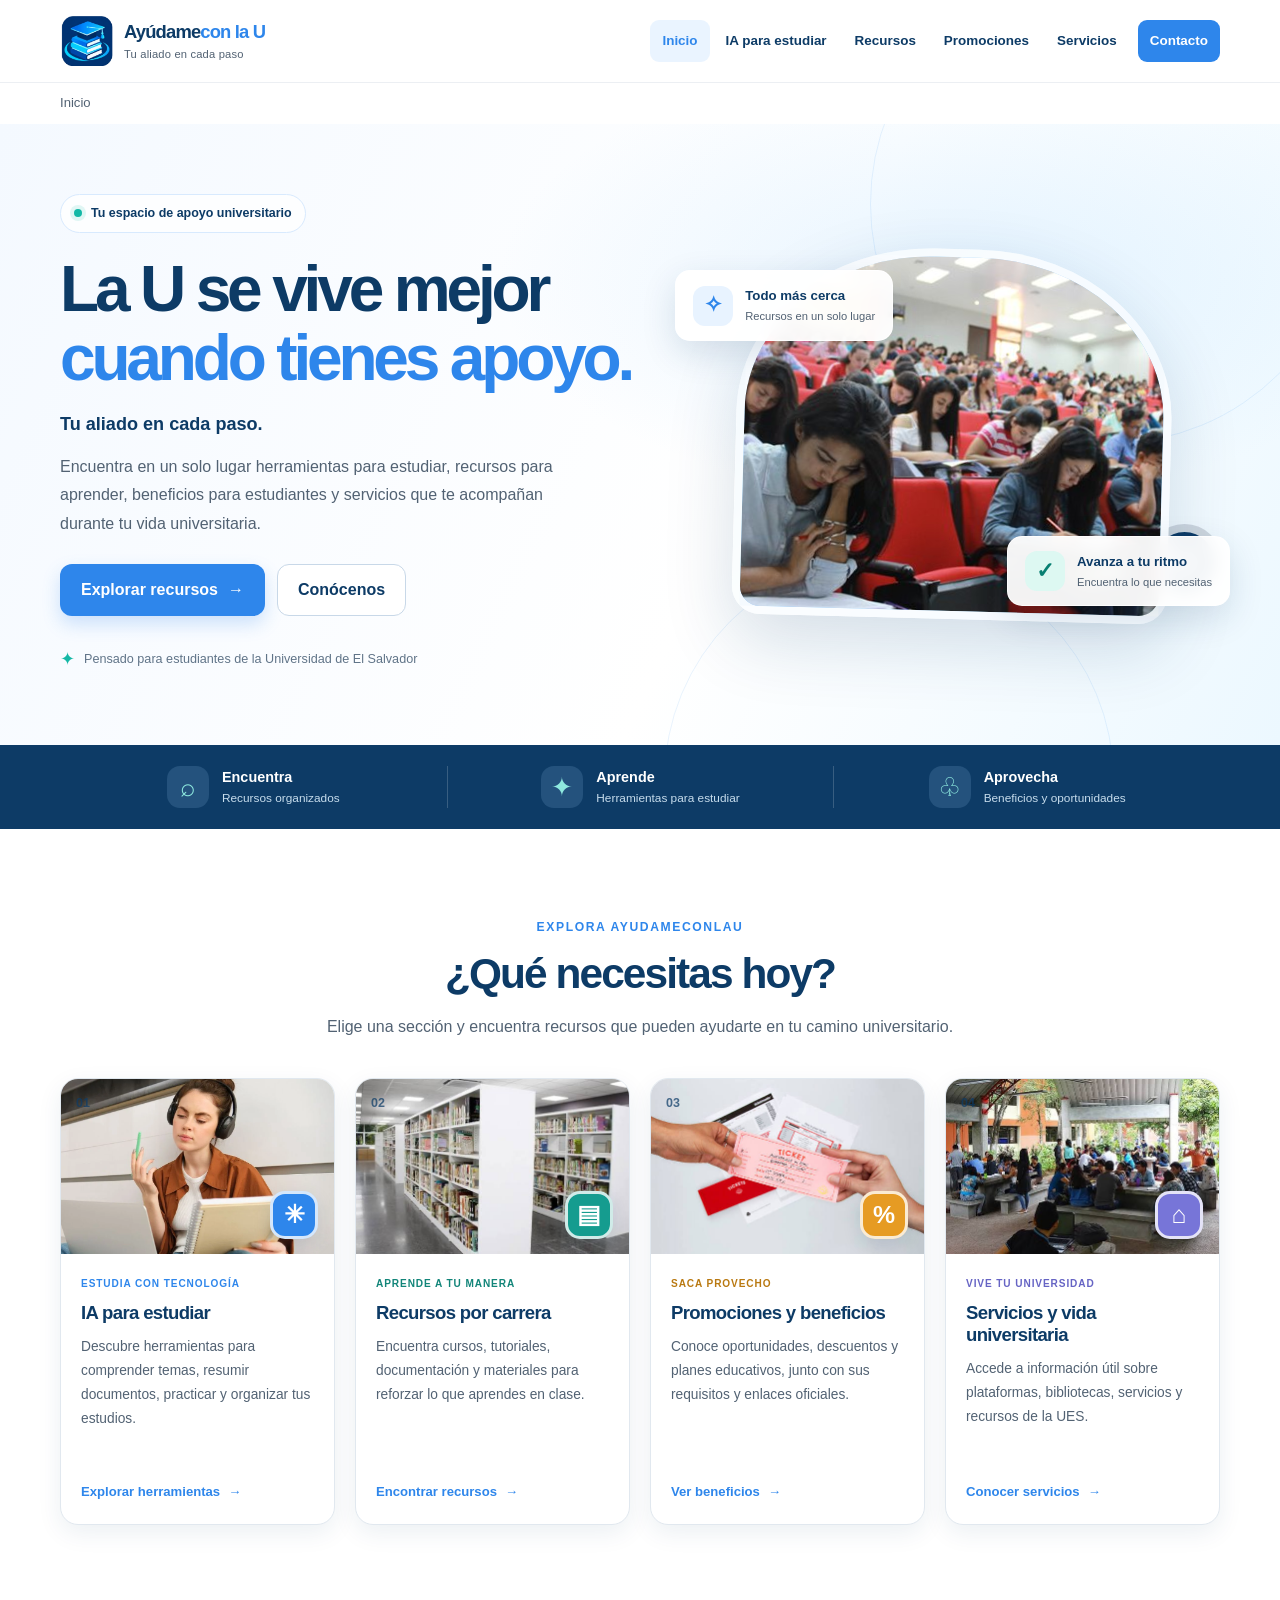
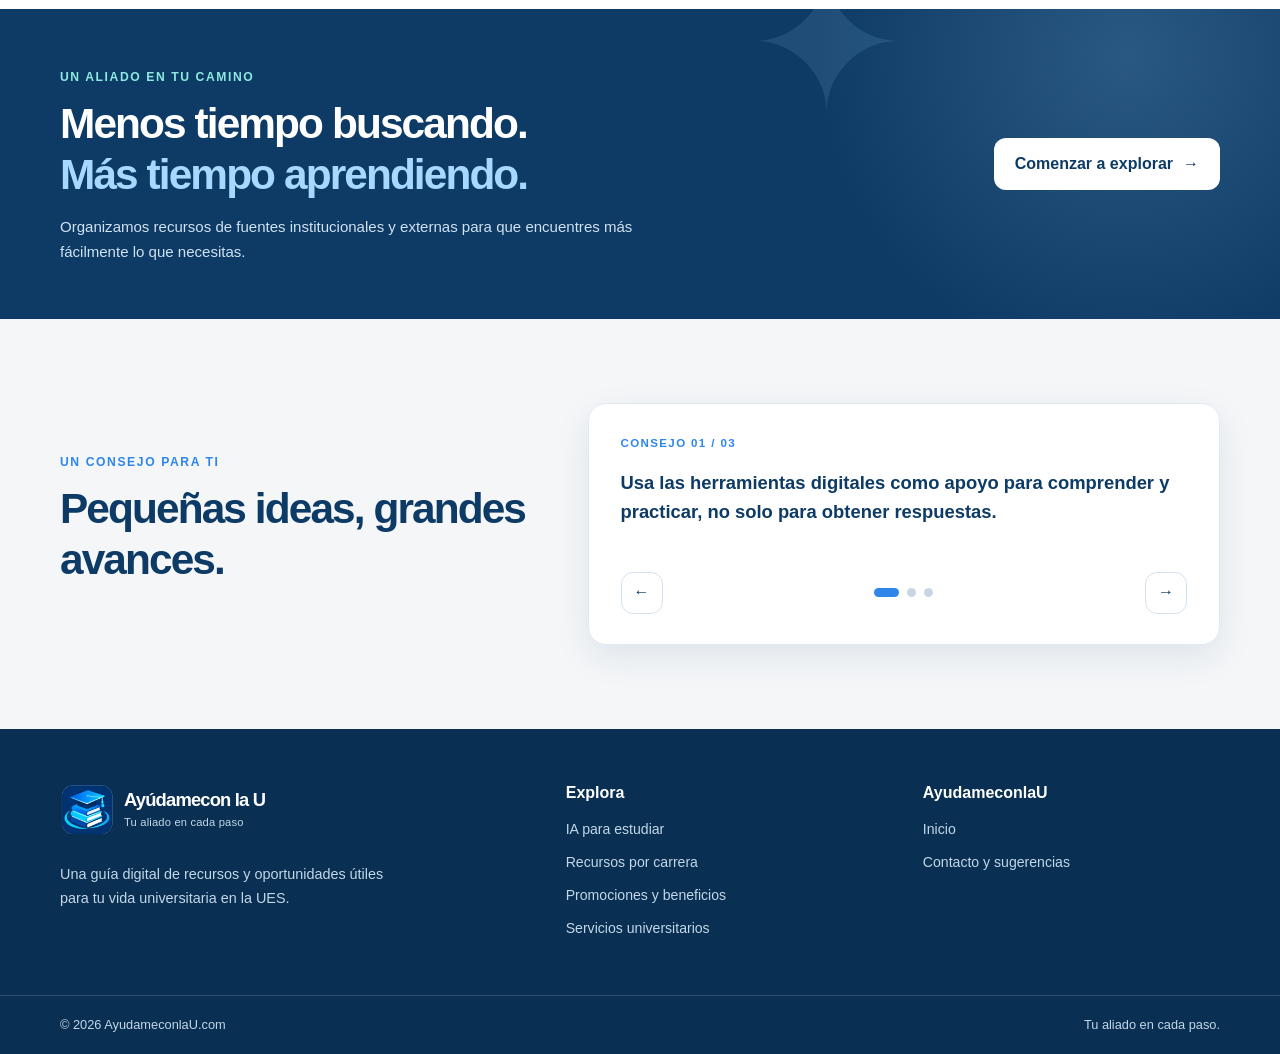
==== commit 66bb136c: "cositas para llevar el seguimiento en analytics" ====
--- a/HTML/index.html
+++ b/HTML/index.html
@@ -97,6 +97,14 @@
         <a class="navegacion__enlace navegacion__enlace--contacto" href="contacto.html">Contacto</a>
       </nav>
     </div>
+    <!-- Google Analytics 4 -->
+<script async src="https://www.googletagmanager.com/gtag/js?id=G-EQJB082H5X"></script>
+<script>
+  window.dataLayer = window.dataLayer || [];
+  function gtag(){dataLayer.push(arguments);}
+  gtag('js', new Date());
+  gtag('config', 'G-EQJB082H5X');
+</script>
   </header>
   <nav class="migas" aria-label="Ruta de navegación">
     <span aria-current="page">Inicio</span>
--- a/CSS/general.css
+++ b/CSS/general.css
@@ -97,3 +97,23 @@
 @media (prefers-reduced-motion:reduce) {
   *, *::before, *::after { scroll-behavior: auto !important; transition-duration: .01ms !important; animation-duration: .01ms !important; animation-iteration-count: 1 !important; }
 }
+
+
+/* SEO: rastro de migajas accesible y coherente con la marca */
+.migas {
+  display: flex;
+  flex-wrap: wrap;
+  align-items: center;
+  gap: 8px;
+  width: min(var(--ancho-contenedor), calc(100% - 40px));
+  margin: 0 auto;
+  padding: 10px 0 12px;
+  color: var(--gris-texto);
+  font-size: .82rem;
+  line-height: 1.45;
+}
+.migas a { color: var(--azul-principal); text-decoration: underline; text-underline-offset: 2px; }
+.migas a:hover { color: var(--azul-oscuro); }
+.migas [aria-current="page"] { color: var(--gris-texto); }
+.migas__separador { color: #8293A4; font-size: 1.15rem; }
+@media (max-width: 520px) { .migas { width: min(100% - 28px, var(--ancho-contenedor)); font-size: .76rem; } }
